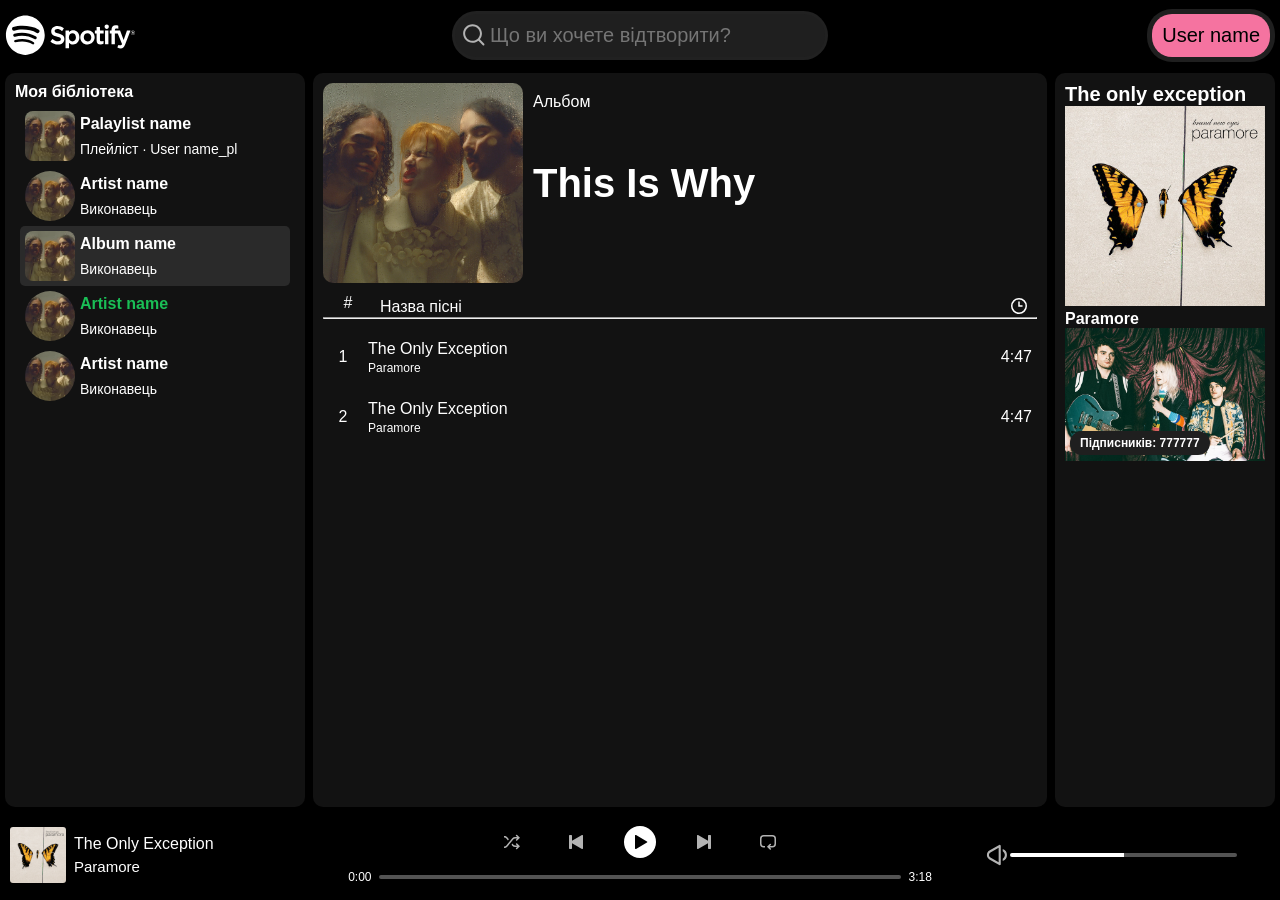
==== album.html @ 59e393e7 "added lists layout for artist, playlist and album in separate files" ====
<!DOCTYPE html>
<html lang="en">

<head>
  <meta charset="UTF-8">
  <meta name="viewport" content="width=device-width, initial-scale=1.0">
  <title>Document</title>
  <link rel="stylesheet" href="./css/base.css">
  <link rel="stylesheet" href="./css/header.css">
  <link rel="stylesheet" href="./css/main.css">
  <link rel="stylesheet" href="./css/footer.css">
  <script defer src="./js/layout.js"></script>
</head>

<body>
  <div id="wrapper">

    <header>
      <div id="logo"><img src="./images/logo.svg" alt=""></div>
      <div id="search">
        <svg fill="#b3b3b3" id="search_icon" viewBox="0 0 24 24">
          <path
            d="M10.533 1.27893C5.35215 1.27893 1.12598 5.41887 1.12598 10.5579C1.12598 15.697 5.35215 19.8369 10.533 19.8369C12.767 19.8369 14.8235 19.0671 16.4402 17.7794L20.7929 22.132C21.1834 22.5226 21.8166 22.5226 22.2071 22.132C22.5976 21.7415 22.5976 21.1083 22.2071 20.7178L17.8634 16.3741C19.1616 14.7849 19.94 12.7634 19.94 10.5579C19.94 5.41887 15.7138 1.27893 10.533 1.27893ZM3.12598 10.5579C3.12598 6.55226 6.42768 3.27893 10.533 3.27893C14.6383 3.27893 17.94 6.55226 17.94 10.5579C17.94 14.5636 14.6383 17.8369 10.533 17.8369C6.42768 17.8369 3.12598 14.5636 3.12598 10.5579Z">
          </path>
        </svg>
        <input type="text" placeholder="Що ви хочете відтворити?">
        <svg fill="#b3b3b3" class="hidden_icon" id="close_icon" viewBox="0 0 24 24">
          <path
            d="M3.293 3.293a1 1 0 0 1 1.414 0L12 10.586l7.293-7.293a1 1 0 1 1 1.414 1.414L13.414 12l7.293 7.293a1 1 0 0 1-1.414 1.414L12 13.414l-7.293 7.293a1 1 0 0 1-1.414-1.414L10.586 12 3.293 4.707a1 1 0 0 1 0-1.414">
          </path>
        </svg>
      </div>
      <div id="userData">
        <div>
          <p>User name</p>
        </div>
      </div>
    </header>

    <main>
      <div id="left_side">
        <h1 id="my_library">Моя бібліотека</h1>
        <div id="my_playlists">
          <div class="my_pl_item playlist">
            <div class="icon">
              <img src="./images/01.webp" alt="image">
              <div class="play_btn">
                <div>
                  <svg width="24" height="24">
                    <use href="./images/icons.svg#play_pl"></use>
                  </svg>
                </div>
              </div>
            </div>
            <div class="data_pl">
              <p class="name_pl">Palaylist name</p>
              <p class="type_list_item_pl">Плейліст &middot <span class="author_name">User name_pl</span></p>
            </div>
          </div>
          <div class="my_pl_item artists">
            <div class="icon">
              <img src="./images/01.webp" alt="image">
              <div class="play_btn">
                <div>
                  <svg width="24" height="24">
                    <use href="./images/icons.svg#play_pl"></use>
                  </svg>
                </div>
              </div>
            </div>
            <div class="data_artist">
              <p class="name_artist">Artist name</p>
              <p class="type_list_item_artist">Виконавець</span></p>
            </div>
          </div>
          <div class="my_pl_item playlist selected_list">
            <div class="icon">
              <img src="./images/01.webp" alt="image">
              <div class="play_btn">
                <div>
                  <svg width="24" height="24">
                    <use href="./images/icons.svg#play_pl"></use>
                  </svg>
                </div>
              </div>
            </div>
            <div class="data_pl">
              <p class="name_pl">Album name</p>
              <p class="type_list_item_pl">Виконавець</p>
            </div>
          </div>
          <div class="my_pl_item artists">
            <div class="icon">
              <img src="./images/01.webp" alt="image">
              <div class="play_btn">
                <div>
                  <svg width="24" height="24">
                    <use href="./images/icons.svg#pause_pl"></use>
                  </svg>
                </div>
              </div>
            </div>
            <div class="data_artist">
              <p class="name_artist playing_list">Artist name</p>
              <p class="type_list_item_artist">Виконавець</span></p>
            </div>
          </div>

          <div class="my_pl_item artists">
            <div class="icon">
              <img src="./images/01.webp" alt="image">
              <div class="play_btn">
                <div>
                  <svg width="24" height="24">
                    <use href="./images/icons.svg#play_pl"></use>
                  </svg>
                </div>
              </div>
            </div>
            <div class="data_artist">
              <p class="name_artist">Artist name</p>
              <p class="type_list_item_artist">Виконавець</span></p>
            </div>
          </div>
        </div>
      </div>

      <div id="central_side">
        <div id="start_section">

          <div id="album_envelope">
            <div>
              <img src="./images/04.jpeg" alt="">
            </div>
            <div>
              <p>Альбом</p>
              <h2>This Is Why</h2>
            </div>
          </div>

          <div id="album_tracks">
            <div class="list">
              <div class="head_tracks">
                <div class="list_number">#</div>
                <div class="head_name">Назва пісні</div>
                <div class="last_col">
                  <svg width="24" height="24">
                    <use href="./images/icons.svg#duration"></use>
                  </svg>
                </div>
              </div>
              <hr>
              <div class="list_item">
                <div class="list_number">
                  <p>1</p>
                  <div class="artist_play_btn">
                    <svg width="24" height="24">
                      <use href="./images/icons.svg#play_pl"></use>
                    </svg>
                  </div>
                </div>
                <div class="list_data">
                  <div>
                    <div class="list_name">The Only Exception</div>
                    <div class="list_artist">Paramore</div>
                  </div>
                  <div class="list_last">4:47</div>
                </div>
              </div>

              <div class="list_item">
                <div class="list_number">
                  <p>2</p>
                  <div class="artist_play_btn">
                    <svg width="24" height="24">
                      <use href="./images/icons.svg#play_pl"></use>
                    </svg>
                  </div>
                </div>
                <div class="list_data">
                  <div>
                    <div class="list_name">The Only Exception</div>
                    <div class="list_artist">Paramore</div>
                  </div>
                  <div class="list_last">4:47</div>
                </div>
              </div>
            </div>
          </div>

        </div>
      </div>

      <div id="right_side">
        <div id="list_name">The only exception</div>
        <img id="track_img" src="./images/02.jpeg" alt="">
        <div id="artist">
          <div id="artist_name">Paramore</div>
          <img id="artist_img" src="./images/03.jpeg" alt="">
          <div id="followers">Підписників: 777777</div>
        </div>

      </div>
    </main>

    <footer>
      <div id="plaing_track">
        <div class="track_icon">
          <img src="./images/02.jpeg" alt="image">
        </div>
        <div class="list_data">
          <p>The Only Exception</p>
          <p>Paramore</p>
        </div>
      </div>
      <div id="player">
        <div class="control_btns">
          <div class="control">
            <svg>
              <use href="./images/icons.svg#shuffle"></use>
            </svg>
          </div>
          <div class="control">
            <svg>
              <use href="./images/icons.svg#prev_track"></use>
            </svg>
          </div>
          <div class="control">
            <svg>
              <use href="./images/icons.svg#play"></use>
            </svg>
          </div>
          <div class="control">
            <svg>
              <use href="./images/icons.svg#next_track"></use>
            </svg>
          </div>
          <div class="control">
            <svg>
              <use href="./images/icons.svg#repeat"></use>
            </svg>
          </div>
        </div>
        <div class="track_timing">
          <span id="track_time_current"></span>
          <input type="range" class="spotify-range" id="range">
          <span id="track_timefull"></span>
        </div>
        <p id="guide" class="hidden"></p>
      </div>
      <div id="volume_panel">
        <div id="volume_wrap">
          <svg id="volume_svg">
            <use href="./images/icons.svg#volume_0_33"></use>
          </svg>
          <input type="range" class="spotify-range" id="volume">
        </div>
      </div>
    </footer>

  </div>
</body>

</html>
---- css/base.css ----
:root {
  --fallback-fonts: SpotifyMixUI, CircularSp-Arab, CircularSp-Hebr, CircularSp-Cyrl, CircularSp-Grek, CircularSp-Deva, Helvetica Neue, helvetica, arial, Hiragino Sans, Hiragino Kaku Gothic ProN, Meiryo, MS Gothic, sans;
}

html,
body,
#wrapper {
  width: 100%;
  height: 100%;
  margin: 0;
  padding: 0;
  color: #fff;
  font-family: var(--fallback-fonts);
}

#wrapper {
  background-color: #000;
  padding: 5px;
  box-sizing: border-box;
  display: flex;
  flex-direction: column;
  gap: 8px;
}


*::-webkit-scrollbar {
  width: 10px;
  background-color: #121212;
}

*::-webkit-scrollbar-track {
  background-color: transparent;
}

*::-webkit-scrollbar-thumb {
  background-color: #5a5a5a;
}

.visible {
  display: block;
}

.hidden {
  display: none;
}


/* --------------- icons ----------------- */

div:has(.icon) {
  padding: 5px;
  box-sizing: border-box;
}

.icon {
  height: 100%;
  position: relative;
}

.icon>img {
  height: 100%;
  border-radius: 8px;
}

div:hover>.icon>.play_btn {
  opacity: 1;
  transition: 0.2s;
}

.play_btn {
  width: 100%;
  height: 100%;
  background-color: #44444444;
  position: absolute;
  top: 0;
  left: 0;
  display: flex;
  justify-content: center;
  align-items: center;
  opacity: 0;
  transition: 0.2s;
}

.play_btn>div {
  width: 60%;
  height: 60%;
}

.play_btn>div>svg {
  width: 100%;
  height: 100%;
  fill: #ffffffbb;
}
---- css/header.css ----
.hidden_icon {
  opacity: 0;
  pointer-events: none;
  transition: 0.5s;
  cursor: auto;
}

.visible_icon {
  opacity: 1;
  pointer-events: all;
  cursor: pointer;
  transition: 0.5s;
  cursor: pointer;
}

header {
  width: 100%;
  height: 60px;
  display: flex;
  flex-direction: row;
  justify-content: space-between;
  align-items: center;
}

#logo,
#userData {
  width: 150px;
}

#logo {
  height: 100%;
  display: flex;
  align-items: center;
}

#search {
  padding: 7px;
  border-radius: 25px;
  background-color: #1f1f1f;
  display: flex;
  flex-direction: row;
  align-items: center;
}

#search_icon {
  cursor: pointer;
}

#search input {
  width: 300px;
  background-color: transparent;
  border-color: transparent;
  outline: none;
  color: #b3b3b3;
  font-size: 20px;
}

#search:hover {
  background-color: #2a2a2a;
  border: 3px solid #2a2a2a;
  transition: 0.3s;
}

#search:has(input:focus) {
  border: 3px solid #fff;
  transition: 0.5s;
}

#search:has(input:not(:focus)) {
  border: 3px solid #2a2a2a2a;
  transition: 0.5s;
}

#search:has(#close_icon:hover) {
  border: 3px solid #b3b3b3;
}

#search svg {
  width: 24px;
  height: 24px;
}

#userData {
  display: flex;
  justify-content: end;
  align-items: center;
  cursor: pointer;
}

#userData div {
  border-radius: 25px;
  background-color: #1f1f1f;
}

#userData div p {
  margin: 5px;
  padding: 10px;
  box-sizing: border-box;
  border-radius: 20px;
  background-color: #f573a0;
  color: #000;
  font-size: 20px;
}
---- css/main.css ----
main {
  box-sizing: border-box;
  flex-grow: 1;
  min-height: 0;
  display: flex;
  flex-direction: row;
  gap: 8px;
}

p {
  padding: 0;
  margin: 0;
}

#left_side,
#right_side,
#central_side {
  padding: 10px;
  border-radius: 10px;
}

/* ------------- left_side ------------- */



#left_side {
  width: 300px;
  background-color: #121212;
  display: flex;
  flex-direction: column;
  overflow: hidden;
}

#my_playlists {
  min-height: 0;
  flex-grow: 1;
  overflow-y: scroll;
  overflow-x: hidden;
}

#my_library {
  font-size: 16px;
  margin: 0;
}

.my_pl_item {
  height: 60px;
  border-radius: 5px;
  cursor: pointer;
  display: flex;
  flex-direction: row;
  gap: 5px;
}

.my_pl_item:hover {
  background-color: #1f1f1f;
}

.playing_list {
  color: #1abf56;
}

.selected_list {
  background-color: #2a2a2a;
}

.my_pl_item.selected_list:hover {
  background-color: #484848;
}

.artists>.icon>img {
  border-radius: 50%;
  background-color: transparent;
}

.artists>.icon>.play_btn {
  border-radius: 50%;
}

.data_pl,
.data_artist {
  display: flex;
  flex-direction: column;
  justify-content: space-around;
}

.data_pl:hover,
.data_artist:hover {
  flex-grow: 1;
}

.name_pl,
.name_artist {
  font-size: 16px;
  font-weight: 600;
}

.type_list_item_pl,
.type_list_item_artist {
  font-size: 14px;
}


/* ------------- central_side ------------- */


#central_side {
  overflow-y: scroll;
  background-color: #121212;
  flex-grow: 1;
}

/*-- tracks --*/

.head_tracks {
  width: 100%;
  padding: 5px;
  box-sizing: border-box;
  display: flex;
  flex-direction: row;
  justify-content: flex-start;
  gap: 12px;
}

.list_number {
  width: 30px;
  text-align: center;
  padding: 5px;
  display: flex;
  justify-content: center;
  align-items: center;
}

.head_tracks,
.icon_fantom,
.head_name,
.central_col,
.last_col {
  height: 16px;
}

.icon_fantom {
  width: 40px;
}

.head_name,
.central_col {
  flex: 1 1 0;
}

.last_col {
  width: 50px;
  padding-right: 5px;
  text-align: right;
}

.last_col>svg {
  width: 16px;
  height: 16px;
  fill: #fff;
}

.list_item {
  width: 100%;
  height: 60px;
  border-radius: 5px;
  display: flex;
  flex-direction: row;
  justify-content: flex-start;
  gap: 5px;
  transition: 0.2s;
}

.list_item:hover {
  background-color: #2a2a2abb;
  transition: 0.2s;
}

.list_data {
  height: 100%;
  flex: 1 1 0;
  display: flex;
  flex-direction: row;
  justify-content: space-between;
  align-items: center;
}

.list_data>div:first-child {
  flex: 1 1 0;
}

.list_artist {
  margin-top: 3px;
  font-size: 12px;
}

.list_central {
  flex: 1 1 0;
}

.list_last {
  width: 50px;
  padding-right: 5px;
  text-align: right;
}

#finded_artists .list_name {
  font-size: 18px;
}

#finded_albums .last_col,
#finded_albums .list_last,
#finded_playlists .last_col,
#finded_playlists .list_last {
  width: 100px;
}

/*-- artist_list --*/

#artist_envelope {
  width: 100%;
  aspect-ratio: 3 / 1;
  border-radius: 10px;
  display: flex;
  align-items: center;
  overflow: hidden;
  position: relative;
}

#artist_envelope>img {
  width: 100%;
  position: absolute;
  top: -50%;
}

#artist_envelope>h2 {
  margin-left: 10px;
  font-size: 40px;
  z-index: 1;
}

#artist_envelope>p {
  position: absolute;
  bottom: 10px;
  left: 10px;
}

/*-- playlist_list --*/

#playlist_envelope {
  width: 100%;
  height: 200px;
  display: flex;
}

#playlist_envelope>div {
  height: 100%;
}

#playlist_envelope>div:nth-child(2) {
  display: flex;
  align-items: center;
  position: relative;
}

#playlist_envelope>div:nth-child(2)>p {
  position: absolute;
  top: 10px;
  left: 10px;
}

#playlist_envelope>div:nth-child(2)>h2 {
  margin-left: 10px;
  font-size: 40px;
}

#playlist_envelope img {
  height: 100%;
  border-radius: 10px;
}


/*-- album_list --*/

#album_envelope {
  width: 100%;
  height: 200px;
  margin-bottom: 10px;
  display: flex;
}

#album_envelope>div {
  height: 100%;
}

#album_envelope>div:nth-child(2) {
  display: flex;
  align-items: center;
  position: relative;
}

#album_envelope>div:nth-child(2)>p {
  position: absolute;
  top: 10px;
  left: 10px;
}

#album_envelope>div:nth-child(2)>h2 {
  margin-left: 10px;
  font-size: 40px;
}

#album_envelope img {
  height: 100%;
  border-radius: 10px;
}

#album_tracks .list_number {
  position: relative;
  display: flex;
  justify-content: center;
  align-items: center;
}

#album_tracks .artist_play_btn {
  opacity: 0;
  fill: #fff;
  position: absolute;
}

#album_tracks .list_item:hover .artist_play_btn {
  opacity: 1;
  transition: 0.2;
}

#album_tracks .list_item:hover p {
  opacity: 0;
  transition: 0.2;
}


/* ------------- right_side ------------- */


#right_side {
  width: 200px;
  background-color: #121212;
  overflow-y: scroll;
}

#artist {
  position: relative;
}

#track_img,
#artist_img {
  width: 100%;
}

#list_name {
  font-size: 20px;
  font-weight: 700;
}

#artist_name {
  font-size: 16px;
  font-weight: 700;
}

#followers {
  padding: 5px 10px;
  border-radius: 15px;
  font-size: 12px;
  font-weight: 600;
  background-color: #1f1f1f;
  position: absolute;
  bottom: 10px;
  left: 5px;
}
---- css/footer.css ----
footer {
  width: 100%;
  height: 80px;
  padding: 5px;
  box-sizing: border-box;
  background-color: #000000;
  display: flex;
  flex-direction: row;
  position: relative;
}

#plaing_track {
  width: 30%;
  display: flex;
  flex-direction: row;
  align-items: center;
  gap: 8px;
}

#plaing_track>.track_icon {
  width: fit-content;
  height: 80%;
}

.track_icon>img {
  height: 100%;
  border-radius: 3px;
  cursor: pointer;
}

#plaing_track>.track_data {
  height: 100%;
  flex-grow: 1;
  display: flex;
  flex-direction: column;
  align-items: flex-start;
  justify-content: center;
}


#plaing_track>.track_data>p {
  width: max-content;
  cursor: pointer;
}

#plaing_track>.track_data>p:hover {
  text-decoration: underline;
}

#plaing_track>.track_data>p:first-child {
  font-size: 14px;
  margin-bottom: 10px;
}

#plaing_track>.track_data>p:nth-child(2) {
  font-size: 12px;
}


#player {
  width: 60%;
  display: flex;
  flex-direction: column;
  justify-content: space-around;
}

.control_btns {
  width: max-content;
  margin: 0 auto;
  display: flex;
}

.control {
  width: 16px;
  height: 16px;
  padding: 8px;
  margin: 0 16px;
}

.control:hover {
  scale: 1.05;
  transition: 0.2s;
}

.control>svg {
  width: 16px;
  height: 16px;
  fill: #b3b3b3;
}

.control:hover>svg {
  fill: #ededed;
}

.control:nth-child(3) {
  border-radius: 50%;
  background-color: #fff;
}

.control:nth-child(3)>svg {
  fill: #000
}


/* ------------------player timing------------------ */

footer .list_data {
  display: flex;
  flex-direction: column;
  justify-content: center;
  align-items: flex-start;
}

footer .list_data>:nth-child(2) {
  margin-top: 5px;
  font-size: 15px;
}

.track_timing {
  display: flex;
  flex-direction: row;
  align-items: center;
}

.track_timing>span {
  font-size: 12px;
  margin: 0 5px;
}

.spotify-range {
  width: 100%;
  appearance: none;
  height: 4px;
  border-radius: 2px;
  cursor: pointer;
}

/* thumb */
.spotify-range::-webkit-slider-thumb {
  appearance: none;
  width: 12px;
  height: 12px;
  border-radius: 50%;
  background: white;
  opacity: 0;
  transition: 0.2s;
}

.spotify-range:hover::-webkit-slider-thumb {
  opacity: 1;
}

/* firefox */
.spotify-range::-moz-range-thumb {
  width: 12px;
  height: 12px;
  border: none;
  border-radius: 50%;
  background: white;
  opacity: 0;
}

.spotify-range:hover::-moz-range-thumb {
  opacity: 1;
}

#guide {
  height: max-content;
  padding: 3px 3px 0 3px;
  border-radius: 3px;
  background-color: #2a2a2a;
  font-size: 12px;
  position: absolute;
}

#track_time_current,
#track_timefull {
  width: 50px;
  text-align: center;
}

#track_time_current {
  text-align: right;
}

#track_timefull {
  text-align: left;
}


/* --------------------volume--------------------- */

#volume_panel {
  width: 30%;
}

#volume_wrap {
  width: 80%;
  height: 100%;
  margin: 0 auto;
  display: flex;
  align-items: center;
}

#volume_wrap>svg {
  scale: 1.05;
  transition: 0.2s;
}

#volume_wrap>svg {
  width: 24px;
  height: 24px;
  fill: #b3b3b3;
}

#volume_wrap>svg:hover {
  fill: #ededed;
}
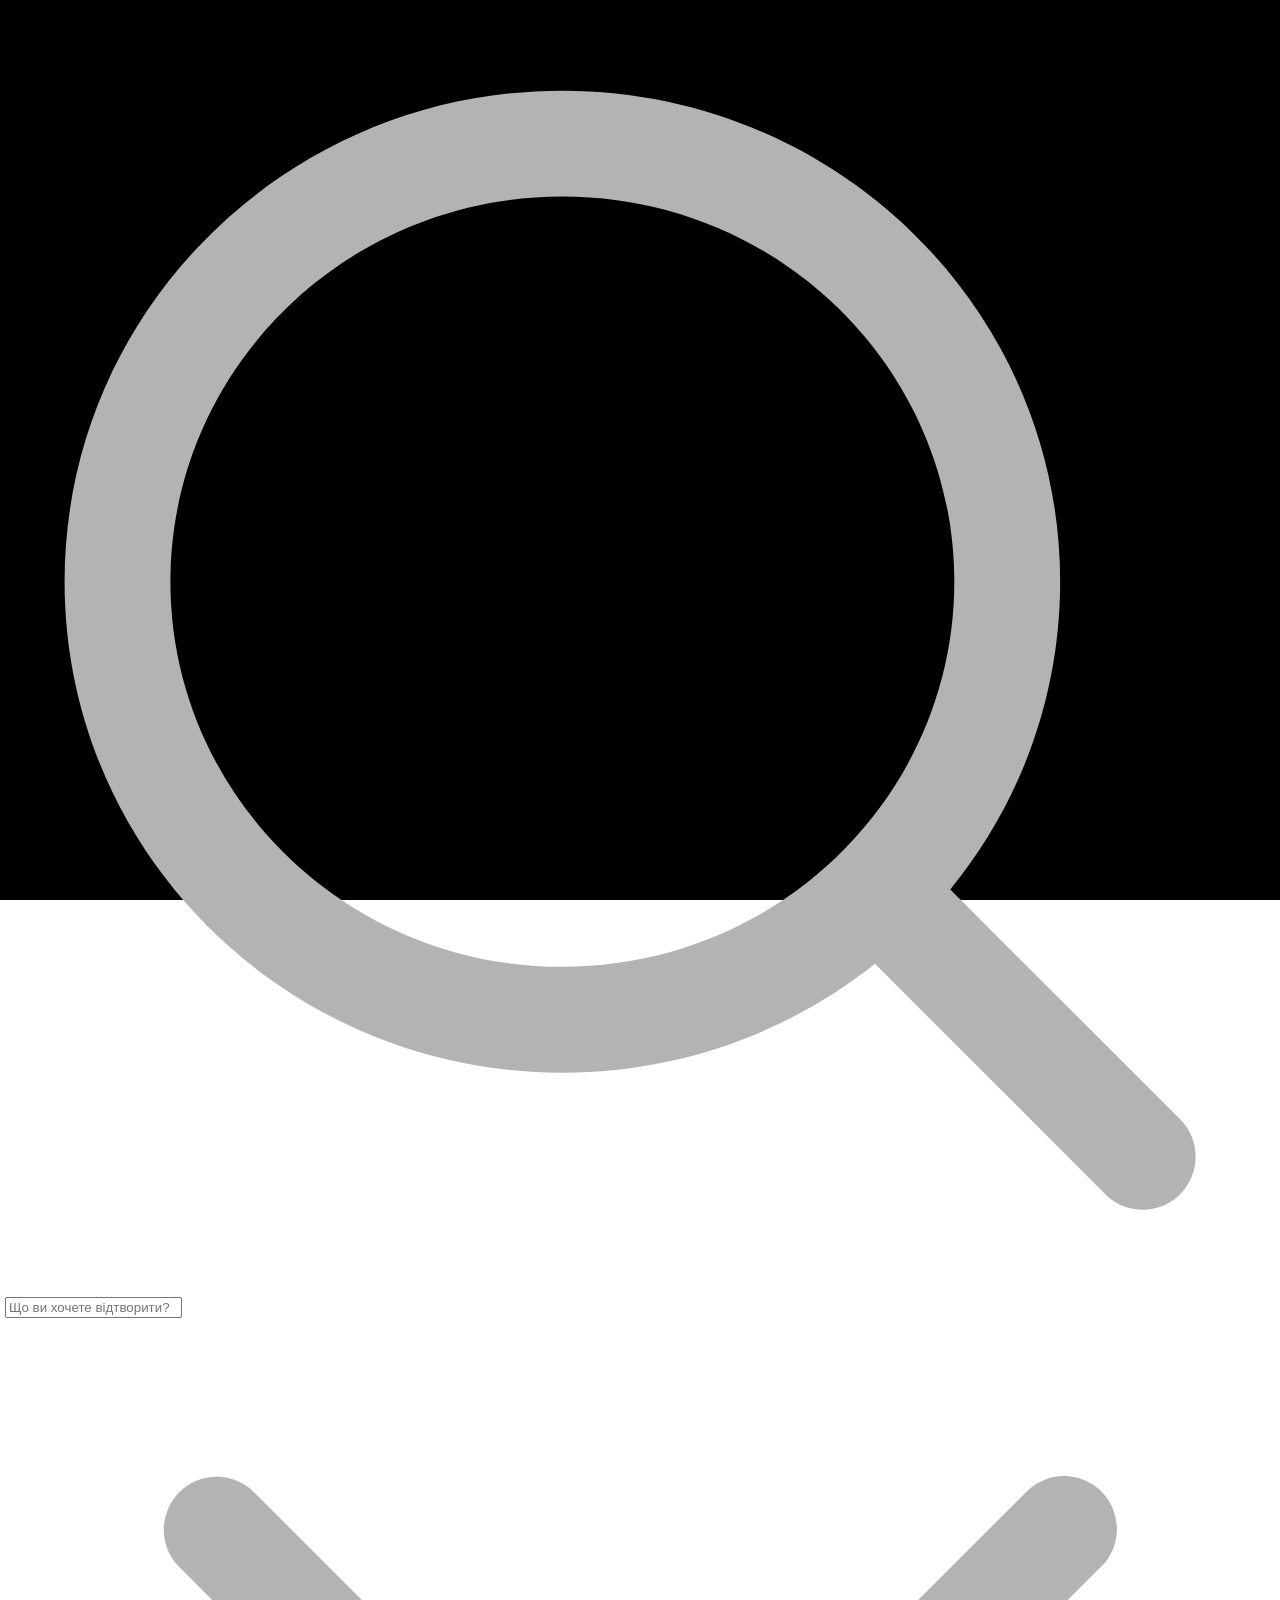
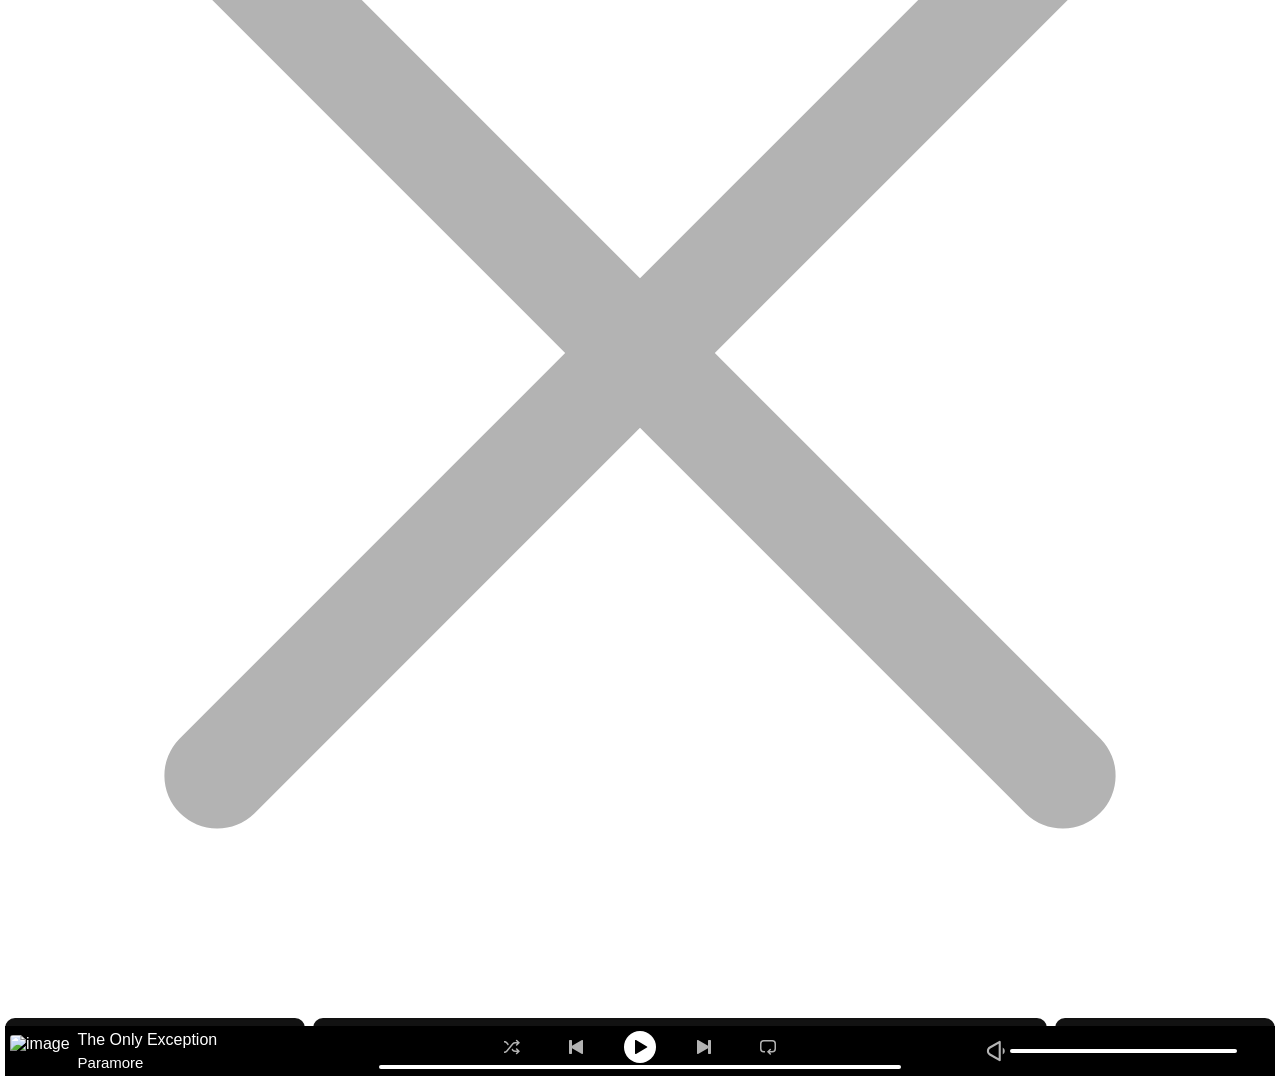
==== commit f075aa6c: "added class of type spotify_track_6tG8sCK4htJOLjlWwb7gZB to all items of all lists" ====
--- a/album.html
+++ b/album.html
@@ -138,7 +138,7 @@
             </div>
           </div>
 
-          <div id="album_tracks">
+          <div id="album_tracks" class="spotify_album_6tG8sCK4htJOLjlWwb7gZB">
             <div class="list">
               <div class="head_tracks">
                 <div class="list_number">#</div>
@@ -150,7 +150,7 @@
                 </div>
               </div>
               <hr>
-              <div class="list_item">
+              <div class="list_item spotify_track_6tG8sCK4htJOLjlWwb7gZB">
                 <div class="list_number">
                   <p>1</p>
                   <div class="artist_play_btn">
@@ -168,7 +168,7 @@
                 </div>
               </div>
 
-              <div class="list_item">
+              <div class="list_item spotify_track_6tG8sCK4htJOLjlWwb7gZB">
                 <div class="list_number">
                   <p>2</p>
                   <div class="artist_play_btn">
--- a/css/base.css
+++ b/css/base.css
@@ -11,6 +11,10 @@
   padding: 0;
   color: #fff;
   font-family: var(--fallback-fonts);
+  -webkit-user-select: none;
+  -moz-user-select: none;
+  -ms-user-select: none;
+  user-select: none;
 }
 
 #wrapper {
@@ -55,6 +59,7 @@
 .icon {
   height: 100%;
   position: relative;
+  cursor: pointer;
 }
 
 .icon>img {
--- a/css/main.css
+++ b/css/main.css
@@ -330,12 +330,10 @@
 
 #album_tracks .list_item:hover .artist_play_btn {
   opacity: 1;
-  transition: 0.2;
 }
 
 #album_tracks .list_item:hover p {
   opacity: 0;
-  transition: 0.2;
 }
 
 
--- a/css/footer.css
+++ b/css/footer.css
@@ -90,15 +90,22 @@
 
 .control:hover>svg {
   fill: #ededed;
+  cursor: pointer;
 }
 
 .control:nth-child(3) {
   border-radius: 50%;
   background-color: #fff;
+  cursor: pointer;
 }
 
 .control:nth-child(3)>svg {
-  fill: #000
+  fill: #000;
+}
+
+.active_btn_icon>svg,
+.active_btn_icon:hover>svg {
+  fill: #1db954;
 }
 
 
